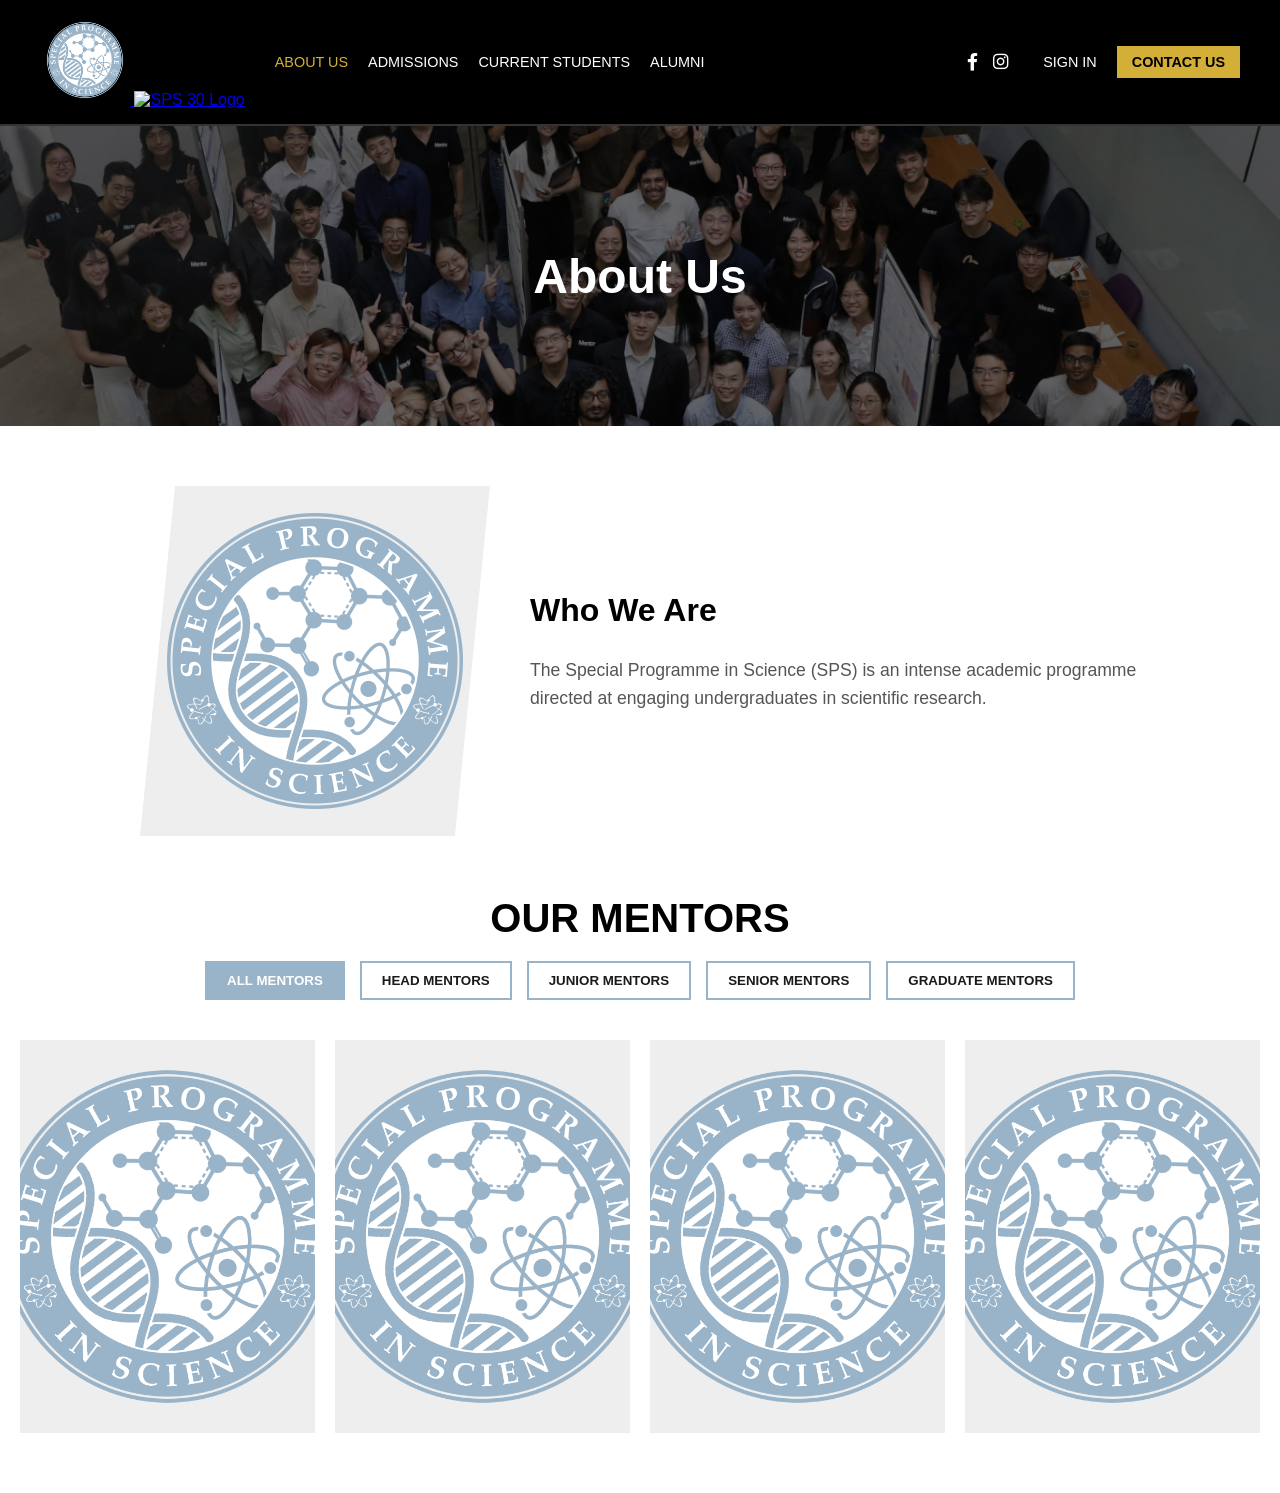
==== about.html @ 968558a2 "updated to html&css" ====
<!DOCTYPE html>
<html lang="en">
<head>
    <meta charset="UTF-8">
    <meta name="viewport" content="width=device-width, initial-scale=1.0">
    <title>SPS | About Us</title>
    <link rel="stylesheet" href="style.css">
    <link rel="stylesheet" href="https://cdnjs.cloudflare.com/ajax/libs/font-awesome/6.0.0/css/all.min.css">
</head>
<body>

    <nav class="navbar">
        <div class="nav-left">
            <div class="logo-container">
                <a href="index.html">
                    <img src="SPS-Logo.png" alt="SPS Logo">
                    <img src="SPS-30-Logo.png" alt="SPS 30 Logo">
                </a>
            </div>
            <div class="nav-links">
                <a href="about.html" class="active">About Us</a>
                <a href="#">Admissions</a>
                <a href="#">Current Students</a>
                <a href="#">Alumni</a>
            </div>
        </div>
        <div class="nav-links">
            <div class="social-icons">
                <a href="https://facebook.com/nussps/" target="_blank" aria-label="Facebook"><i class="fab fa-facebook-f"></i></a>
                <a href="https://instagram.com/sps_nus/" target="_blank" aria-label="Instagram"><i class="fab fa-instagram"></i></a>
            </div>
            <a href="#">Sign In</a>
            <a href="#" style="background: var(--sps-gold); padding: 8px 15px; color: #000; font-weight: bold;">Contact Us</a>
        </div>
    </nav>

    <section class="hero-banner" style="background-image: url('homepage.JPG');">
        <h1>About Us</h1>
    </section>

    <section class="polygon-container">
        <div class="polygon-img">
            <img src="SPS-Logo.png" alt="About SPS Placeholder">
        </div>
        <div>
            <h2 style="color: var(--nav-bg); font-size: 2rem; margin-top: 0;">Who We Are</h2>
            <p style="font-size: 1.1rem; line-height: 1.6; color: var(--text-muted);">
                The Special Programme in Science (SPS) is an intense academic programme directed at engaging undergraduates in scientific research. 
            </p>
        </div>
    </section>

    <section class="encyclopedia-section">
        <h2 class="encyclopedia-header">Our Mentors</h2>
        
        <div class="filters">
            <button class="filter-btn active" onclick="filterMentors('all')">All Mentors</button>
            <button class="filter-btn" onclick="filterMentors('head')">Head Mentors</button>
            <button class="filter-btn" onclick="filterMentors('junior')">Junior Mentors</button>
            <button class="filter-btn" onclick="filterMentors('senior')">Senior Mentors</button>
            <button class="filter-btn" onclick="filterMentors('graduate')">Graduate Mentors</button>
        </div>

        <div class="mentor-grid" id="mentor-grid">
            
            <div class="mentor-card" data-category="junior">
                <img src="SPS-Logo.png" alt="Mentor">
                <div class="mentor-overlay">
                    <div class="mentor-name">Sherman Yeo</div>
                    <div class="mentor-details">
                        <p><strong>Role:</strong> Junior Mentor</p>
                        <p><strong>Major:</strong> Data Science and Analytics</p>
                        <p><strong>Interests:</strong> Everything</p>
                    </div>
                </div>
            </div>

            <div class="mentor-card" data-category="senior">
                <img src="SPS-Logo.png" alt="Mentor">
                <div class="mentor-overlay">
                    <div class="mentor-name">Terence Tan</div>
                    <div class="mentor-details">
                        <p><strong>Role:</strong> Senior Mentor</p>
                        <p><strong>Major:</strong> Data Science and Analytics | Life Sciences</p>
                        <p><strong>Interests:</strong> Human Ageing, Statistics, Modelling</p>
                    </div>
                </div>
            </div>

            <div class="mentor-card" data-category="graduate">
                <img src="SPS-Logo.png" alt="Mentor">
                <div class="mentor-overlay">
                    <div class="mentor-name">Alefiya Dohadwala</div>
                    <div class="mentor-details">
                        <p><strong>Role:</strong> Graduate Mentor</p>
                        <p><strong>Major:</strong> Life Sciences</p>
                        <p><strong>Interests:</strong> Synthetic Biology</p>
                    </div>
                </div>
            </div>
            
            <div class="mentor-card" data-category="head">
                <img src="SPS-Logo.png" alt="Mentor">
                <div class="mentor-overlay">
                    <div class="mentor-name">Zhen Ting Kow</div>
                    <div class="mentor-details">
                        <p><strong>Role:</strong> Head Mentor</p>
                        <p><strong>Major:</strong> Chemistry</p>
                        <p><strong>Interests:</strong> Computational Chemistry</p>
                    </div>
                </div>
            </div>

        </div>
    </section>

    <script>
        function filterMentors(category) {
            const buttons = document.querySelectorAll('.filter-btn');
            buttons.forEach(btn => btn.classList.remove('active'));
            event.target.classList.add('active');

            const cards = document.querySelectorAll('.mentor-card');
            cards.forEach(card => {
                const cardCategory = card.getAttribute('data-category');
                
                // Always show if it's a head mentor, or if 'all' is selected, or if the category matches
                if (cardCategory === 'head' || category === 'all' || cardCategory === category) {
                    card.style.display = 'flex';
                } else {
                    card.style.display = 'none';
                }
            });
        }
    </script>
</body>
</html>
---- style.css ----
:root {
    --sps-blue: #99b4c9; 
    --sps-gold: #D4AF37; 
    --bg-white: #FFFFFF;
    --text-dark: #1a1a1a;
    --text-muted: #555555;
    --nav-bg: #000000; 
}

body, html {
    margin: 0;
    padding: 0;
    font-family: 'Helvetica Neue', Arial, sans-serif;
    background-color: var(--bg-white);
    color: var(--text-dark);
}

/* Navbar */
.navbar {
    display: flex; justify-content: space-between; align-items: center;
    background-color: var(--nav-bg); padding: 15px 40px; border-bottom: 2px solid #333;
}
.nav-left { display: flex; align-items: center; gap: 30px; }
.logo-container { display: flex; gap: 10px; align-items: center; }
.logo-container img { height: 90px; width: auto; object-fit: contain; }
.nav-links { display: flex; gap: 20px; align-items: center; }
.nav-links a {
    color: var(--bg-white); text-decoration: none; font-weight: 500; 
    font-size: 0.9rem; text-transform: uppercase; -webkit-font-smoothing: antialiased; 
}
.nav-links a:hover, .nav-links a.active { color: var(--sps-gold); }
.social-icons { display: flex; gap: 15px; align-items: center; margin-right: 15px; }
.social-icons a { font-size: 1.1rem; }

/* Main Layout (Index) */
.main-container { max-width: 1300px; margin: 40px auto; padding: 0 20px; display: grid; grid-template-columns: 350px 1fr; gap: 40px; }
.latest-stories-header { font-size: 1.8rem; font-weight: bold; text-transform: uppercase; letter-spacing: 2px; margin-bottom: 30px; padding-left: 15px; border-left: 4px solid var(--sps-gold); }
.story-list { display: flex; flex-direction: column; gap: 25px; }
.story-item { display: flex; gap: 15px; align-items: flex-start; }
.story-thumb { width: 100px; height: 100px; background-color: #ddd; flex-shrink: 0; object-fit: cover; }
.story-info { display: flex; flex-direction: column; }
.story-category { font-size: 0.75rem; font-weight: bold; text-transform: uppercase; color: var(--text-muted); letter-spacing: 1px; margin-bottom: 5px; }
.story-title { font-size: 1rem; font-weight: bold; line-height: 1.4; margin: 0; cursor: pointer; }
.story-title:hover { color: var(--sps-blue); }
.featured-story { position: relative; width: 100%; height: 600px; background-color: #eee; background-size: cover; background-position: center; display: flex; align-items: flex-end; }
.featured-story::after { content: ""; position: absolute; inset: 0; background: linear-gradient(to top, rgba(0,0,0,0.9) 0%, rgba(0,0,0,0) 50%); }
.featured-content { position: relative; z-index: 1; padding: 40px; color: #fff; }
.featured-category { font-size: 0.9rem; font-weight: bold; text-transform: uppercase; letter-spacing: 1.5px; margin-bottom: 10px; }
.featured-title { font-size: 3rem; font-weight: bold; margin: 0; line-height: 1.1; }
.bottom-grid { max-width: 1300px; margin: 40px auto; padding: 0 20px; display: grid; grid-template-columns: repeat(3, 1fr); gap: 20px; }
.bottom-card { display: flex; flex-direction: column; }
.bottom-card-img { width: 100%; height: 250px; background-color: #ddd; object-fit: cover; margin-bottom: 15px; }

/* ABOUT US SUBPAGE STYLES */
.hero-banner { width: 100%; height: 300px; position: relative; display: flex; justify-content: center; align-items: center; margin-bottom: 40px; background-size: cover; background-position: center; }
.hero-banner::after { content: ""; position: absolute; top:0; left:0; width:100%; height:100%; background: rgba(0,0,0,0.6); }
.hero-banner h1 { position: relative; z-index: 1; color: white; font-size: 3rem; }

.polygon-container { display: flex; align-items: center; margin: 60px auto; max-width: 1000px; gap: 40px; }
.polygon-container.reverse { flex-direction: row-reverse; }
.polygon-img { width: 350px; height: 350px; background-color: #eee; clip-path: polygon(10% 0, 100% 0, 90% 100%, 0% 100%); display: flex; align-items: center; justify-content: center; flex-shrink: 0; }
.polygon-img img { width: 100%; height: 100%; object-fit: cover; }

/* Mentor Encyclopedia */
.encyclopedia-section { max-width: 1300px; margin: 60px auto; padding: 0 20px; }
.encyclopedia-header { text-align: center; font-size: 2.5rem; margin-bottom: 20px; color: var(--nav-bg); font-weight: bold; text-transform: uppercase; }
.filters { display: flex; justify-content: center; gap: 15px; margin-bottom: 40px; flex-wrap: wrap; }
.filter-btn { padding: 10px 20px; border: 2px solid var(--sps-blue); background: transparent; cursor: pointer; font-weight: bold; text-transform: uppercase; transition: 0.3s; color: var(--text-dark); }
.filter-btn:hover, .filter-btn.active { background: var(--sps-blue); color: #fff; }

.mentor-grid { display: grid; grid-template-columns: repeat(auto-fill, minmax(250px, 1fr)); gap: 20px; }
.mentor-card { position: relative; overflow: hidden; cursor: pointer; background: #eee; aspect-ratio: 3/4; display: flex; flex-direction: column; align-items: center; justify-content: center; }
.mentor-card img { width: 100%; height: 100%; object-fit: cover; transition: transform 0.3s; }
.mentor-card:hover img { transform: scale(1.05); }

.mentor-overlay { 
    position: absolute; inset: 0; background: rgba(0, 0, 0, 0.85); color: #fff; 
    display: flex; flex-direction: column; justify-content: center; align-items: center; 
    opacity: 0; transition: opacity 0.3s; padding: 20px; text-align: center; 
}
.mentor-card:hover .mentor-overlay { opacity: 1; }
.mentor-name { font-size: 1.5rem; font-weight: bold; margin-bottom: 10px; color: var(--sps-gold); }
.mentor-details p { margin: 5px 0; font-size: 0.95rem; line-height: 1.4; }
.mentor-card[data-category="head"] {
    order: -1;
}
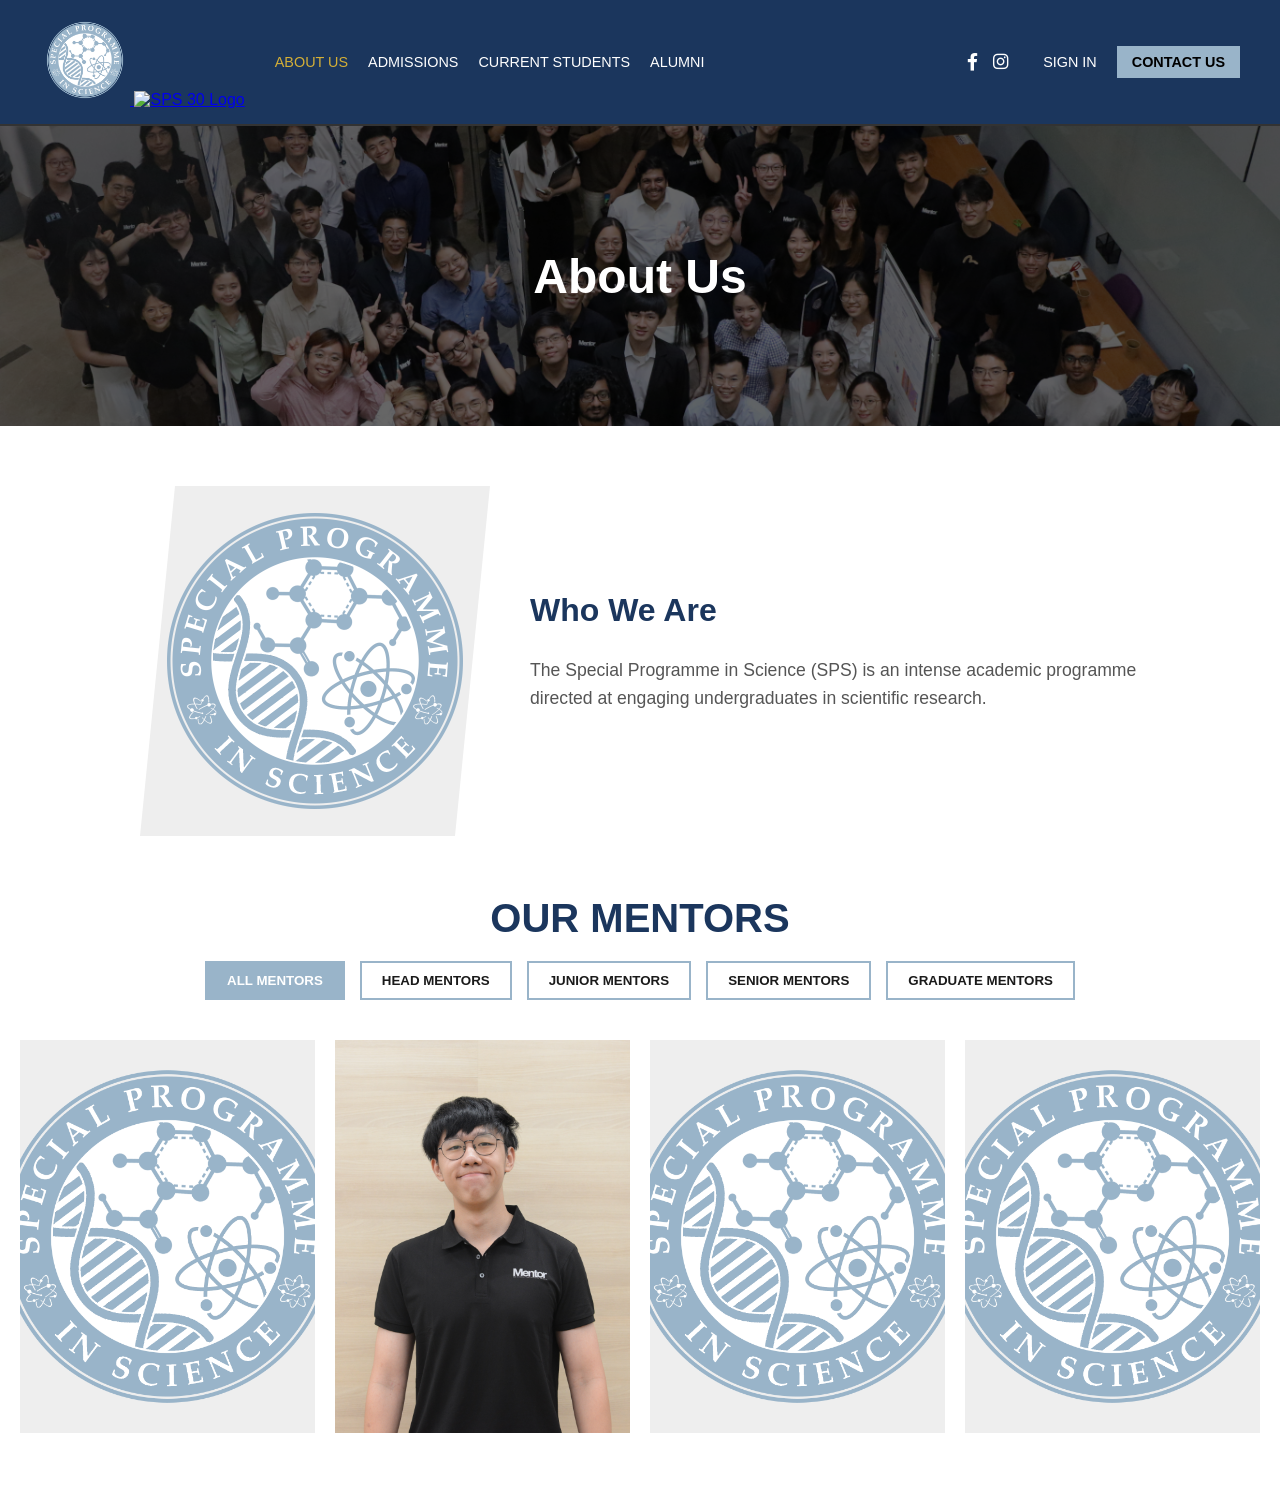
==== commit 666f61f2: "minor updates" ====
--- a/about.html
+++ b/about.html
@@ -30,7 +30,7 @@
                 <a href="https://instagram.com/sps_nus/" target="_blank" aria-label="Instagram"><i class="fab fa-instagram"></i></a>
             </div>
             <a href="#">Sign In</a>
-            <a href="#" style="background: var(--sps-gold); padding: 8px 15px; color: #000; font-weight: bold;">Contact Us</a>
+            <a href="#" style="background: var(--sps-blue); padding: 8px 15px; color: #000; font-weight: bold;">Contact Us</a>
         </div>
     </nav>
 
@@ -64,13 +64,13 @@
         <div class="mentor-grid" id="mentor-grid">
             
             <div class="mentor-card" data-category="junior">
-                <img src="SPS-Logo.png" alt="Mentor">
+                <img src="sherman.JPG" alt="Mentor">
                 <div class="mentor-overlay">
                     <div class="mentor-name">Sherman Yeo</div>
                     <div class="mentor-details">
                         <p><strong>Role:</strong> Junior Mentor</p>
                         <p><strong>Major:</strong> Data Science and Analytics</p>
-                        <p><strong>Interests:</strong> Everything</p>
+                        <p><strong>Interests:</strong> Machine Learning, Statistics</p>
                     </div>
                 </div>
             </div>
--- a/style.css
+++ b/style.css
@@ -4,7 +4,7 @@
     --bg-white: #FFFFFF;
     --text-dark: #1a1a1a;
     --text-muted: #555555;
-    --nav-bg: #000000; 
+    --nav-bg: #1B365D; 
 }
 
 body, html {
@@ -34,7 +34,7 @@
 
 /* Main Layout (Index) */
 .main-container { max-width: 1300px; margin: 40px auto; padding: 0 20px; display: grid; grid-template-columns: 350px 1fr; gap: 40px; }
-.latest-stories-header { font-size: 1.8rem; font-weight: bold; text-transform: uppercase; letter-spacing: 2px; margin-bottom: 30px; padding-left: 15px; border-left: 4px solid var(--sps-gold); }
+.latest-stories-header { font-size: 1.8rem; font-weight: bold; text-transform: uppercase; letter-spacing: 2px; margin-bottom: 30px; padding-left: 15px; border-left: 4px solid var(--sps-blue); }
 .story-list { display: flex; flex-direction: column; gap: 25px; }
 .story-item { display: flex; gap: 15px; align-items: flex-start; }
 .story-thumb { width: 100px; height: 100px; background-color: #ddd; flex-shrink: 0; object-fit: cover; }
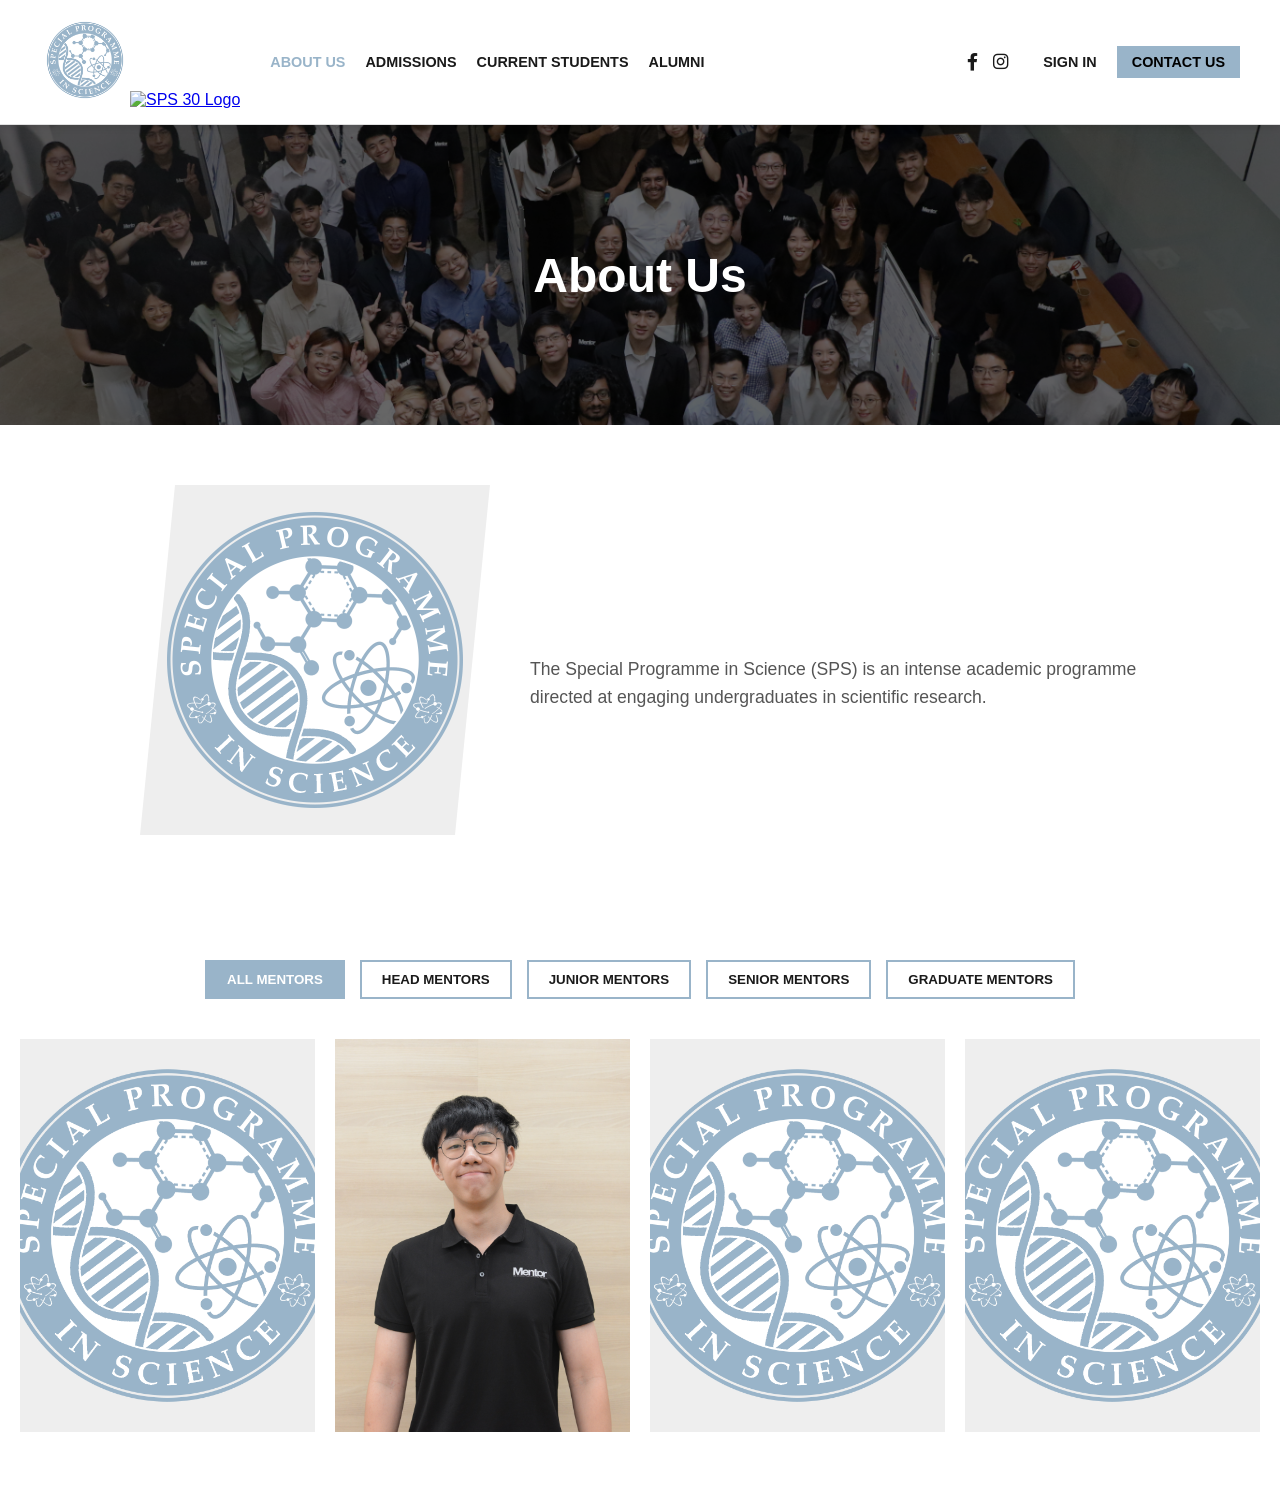
==== commit 3adadc79: "mini mini updates" ====
--- a/about.html
+++ b/about.html
@@ -13,8 +13,7 @@
         <div class="nav-left">
             <div class="logo-container">
                 <a href="index.html">
-                    <img src="SPS-Logo.png" alt="SPS Logo">
-                    <img src="SPS-30-Logo.png" alt="SPS 30 Logo">
+                    <img src="SPS-Logo.png" alt="SPS Logo"><img src="NUS.png" alt="SPS 30 Logo">
                 </a>
             </div>
             <div class="nav-links">
--- a/style.css
+++ b/style.css
@@ -4,7 +4,7 @@
     --bg-white: #FFFFFF;
     --text-dark: #1a1a1a;
     --text-muted: #555555;
-    --nav-bg: #1B365D; 
+    --nav-bg: #FFFFFF; 
 }
 
 body, html {
@@ -17,19 +17,27 @@
 
 /* Navbar */
 .navbar {
-    display: flex; justify-content: space-between; align-items: center;
-    background-color: var(--nav-bg); padding: 15px 40px; border-bottom: 2px solid #333;
+    display: flex; 
+    justify-content: space-between; 
+    align-items: center;
+    background-color: var(--nav-bg); /* Assuming this is still #FFFFFF */
+    padding: 15px 40px;
+    border-bottom: 1px solid #e0e0e0; /* Distinct crisp line */
+    box-shadow: 0 4px 6px -1px rgba(0, 0, 0, 0.1); /* Subtle drop shadow */
+    position: sticky; /* Optional: keeps it at the top when scrolling */
+    top: 0;
+    z-index: 1000;
 }
 .nav-left { display: flex; align-items: center; gap: 30px; }
 .logo-container { display: flex; gap: 10px; align-items: center; }
 .logo-container img { height: 90px; width: auto; object-fit: contain; }
 .nav-links { display: flex; gap: 20px; align-items: center; }
 .nav-links a {
-    color: var(--bg-white); text-decoration: none; font-weight: 500; 
+    color: var(--text-dark); text-decoration: none; font-weight: 600; 
     font-size: 0.9rem; text-transform: uppercase; -webkit-font-smoothing: antialiased; 
 }
-.nav-links a:hover, .nav-links a.active { color: var(--sps-gold); }
-.social-icons { display: flex; gap: 15px; align-items: center; margin-right: 15px; }
+.nav-links a:hover, .nav-links a.active { color: var(--sps-blue); }
+.social-icons { color: var(--text-dark); display: flex; gap: 15px; align-items: center; margin-right: 15px; }
 .social-icons a { font-size: 1.1rem; }
 
 /* Main Layout (Index) */
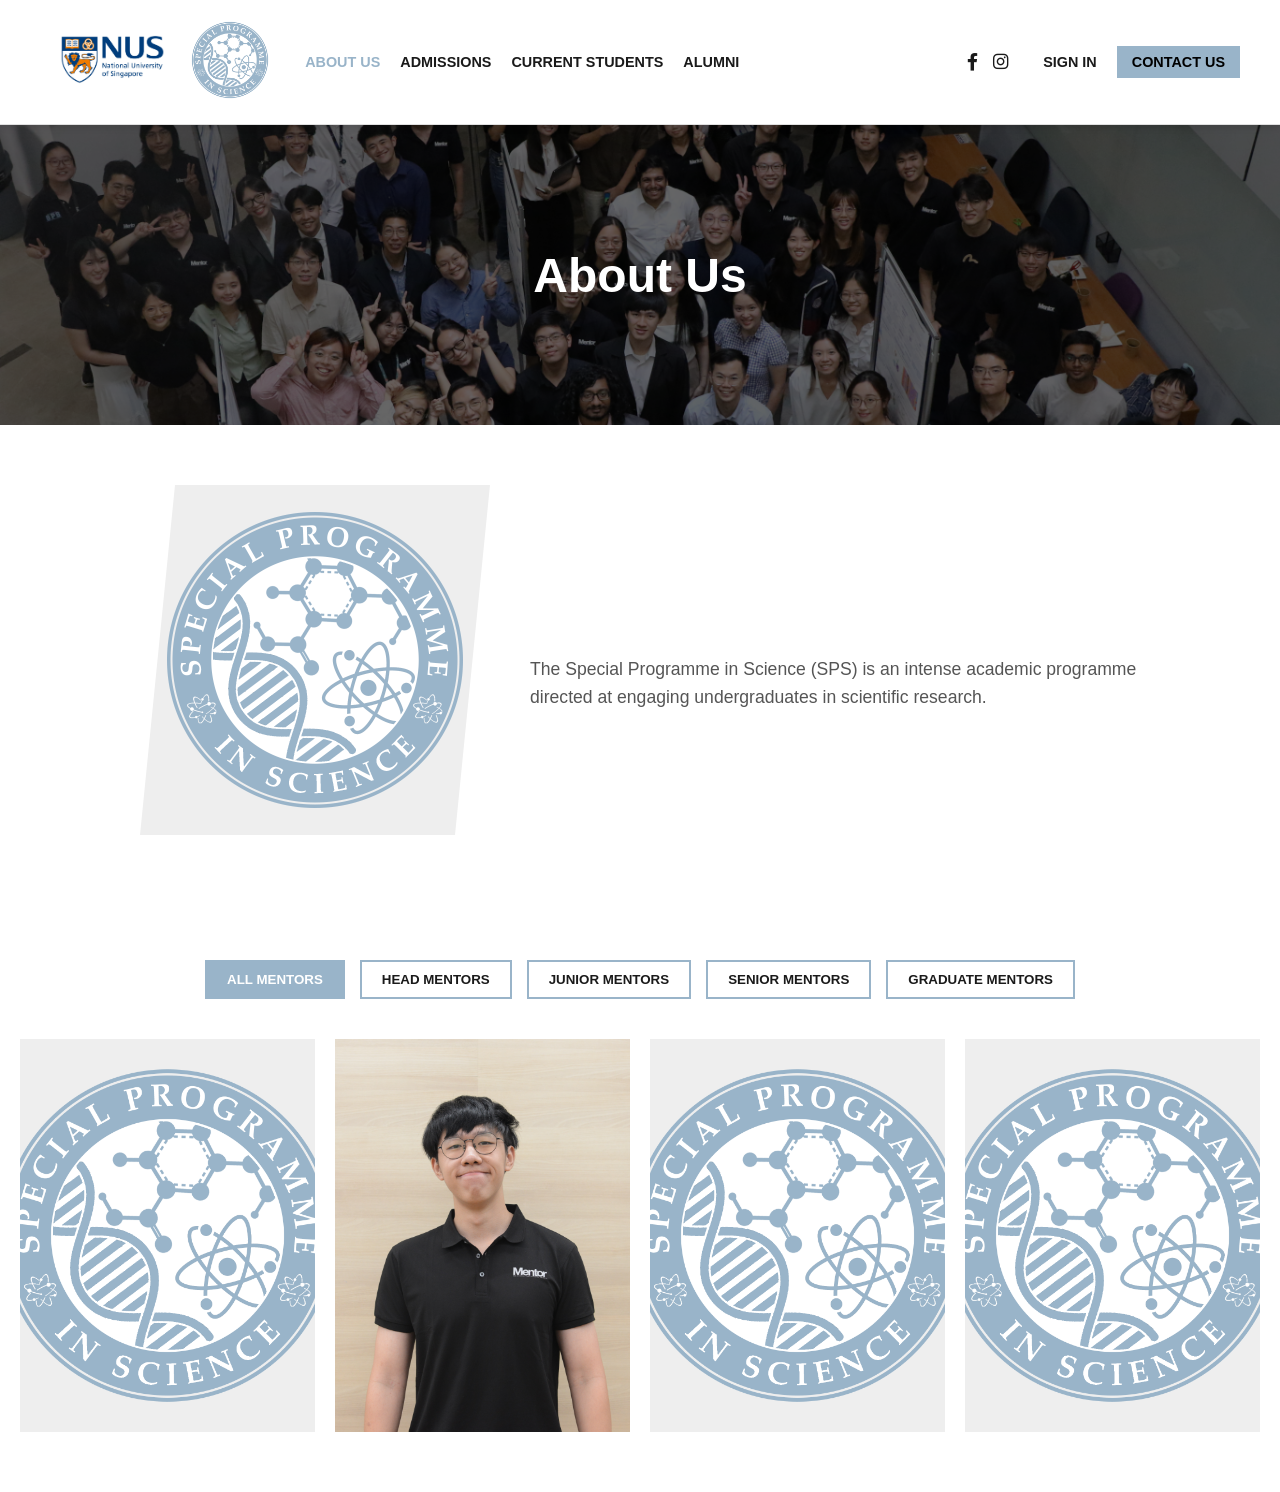
==== commit 452ea630: "smol changes" ====
--- a/about.html
+++ b/about.html
@@ -13,7 +13,7 @@
         <div class="nav-left">
             <div class="logo-container">
                 <a href="index.html">
-                    <img src="SPS-Logo.png" alt="SPS Logo"><img src="NUS.png" alt="SPS 30 Logo">
+                    <img src="NUS_logo.jpg" alt="NUS Logo"><img src="SPS-Logo.png" alt="SPS Logo">
                 </a>
             </div>
             <div class="nav-links">
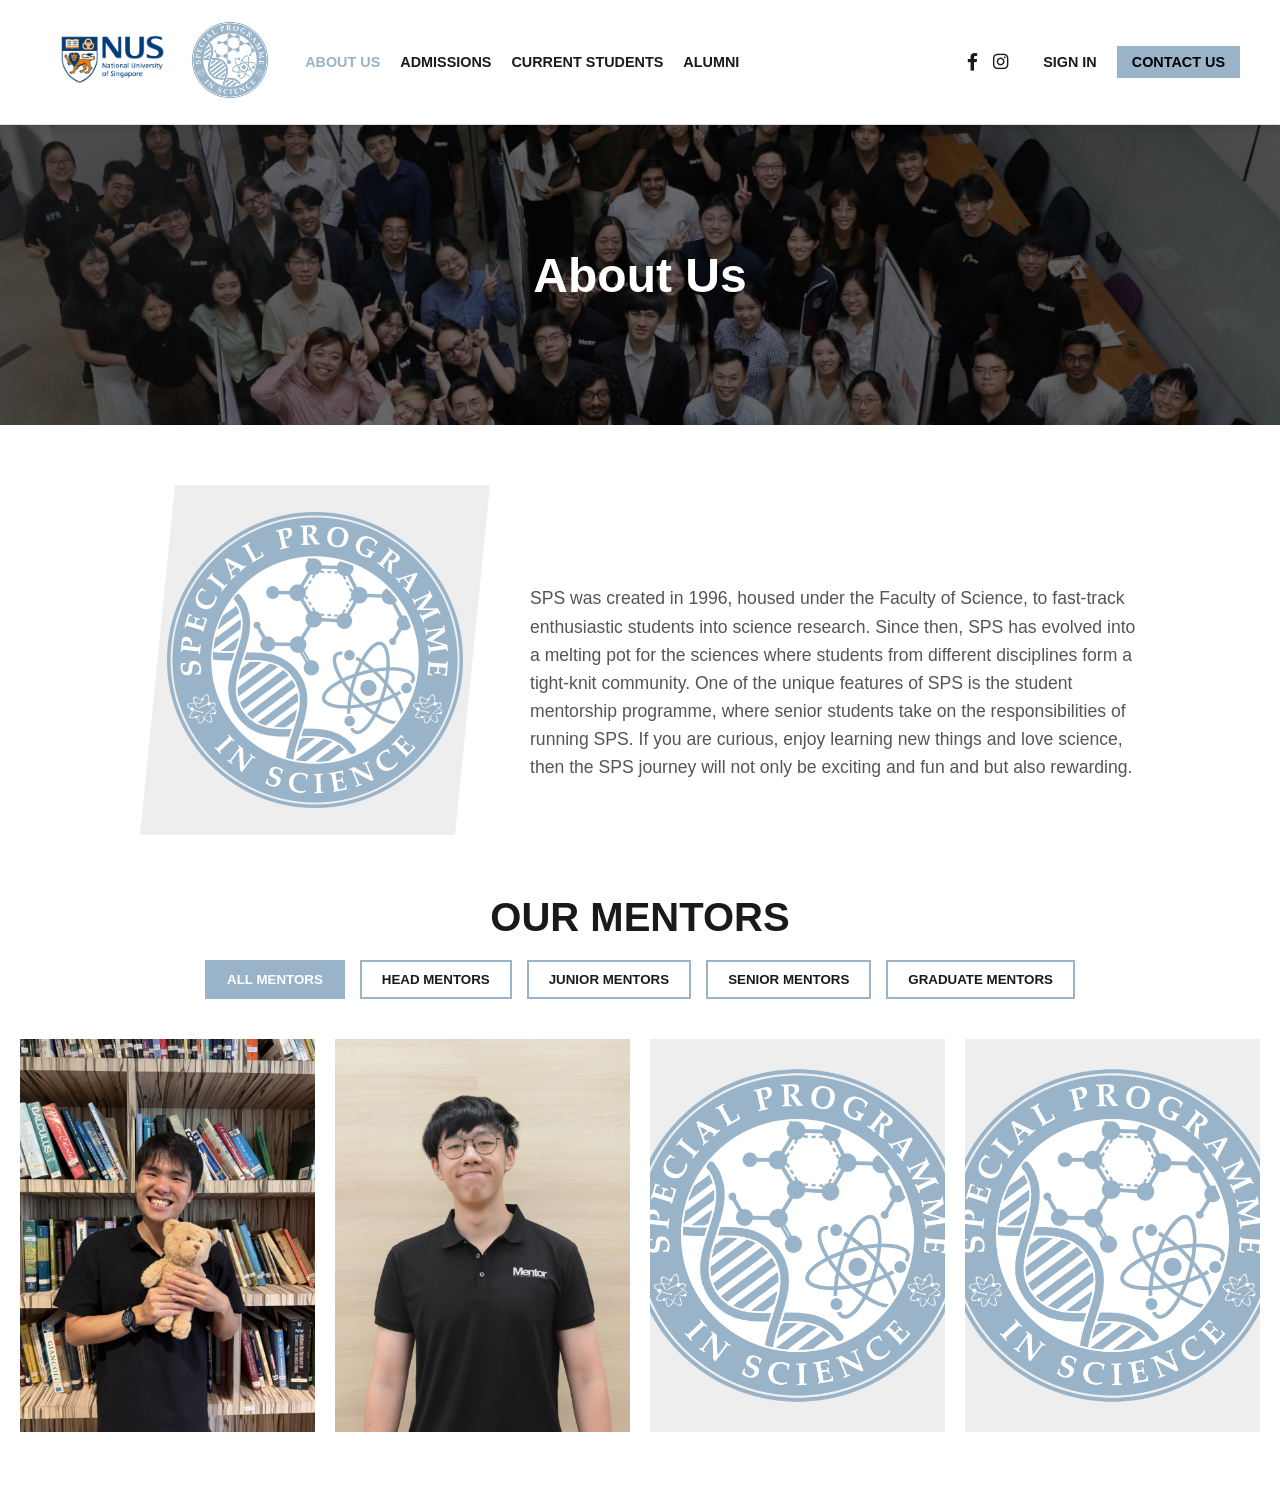
==== commit 86c6df2c: "final touches for draft" ====
--- a/about.html
+++ b/about.html
@@ -44,7 +44,8 @@
         <div>
             <h2 style="color: var(--nav-bg); font-size: 2rem; margin-top: 0;">Who We Are</h2>
             <p style="font-size: 1.1rem; line-height: 1.6; color: var(--text-muted);">
-                The Special Programme in Science (SPS) is an intense academic programme directed at engaging undergraduates in scientific research. 
+                SPS was created in 1996, housed under the Faculty of Science, to fast-track enthusiastic students into science research. Since then, SPS has evolved into a melting pot for the sciences where students from different disciplines form a tight-knit community. One of the unique features of SPS is the student mentorship programme, where senior students take on the responsibilities of running SPS.
+                If you are curious, enjoy learning new things and love science, then the SPS journey will not only be exciting and fun and but also rewarding. 
             </p>
         </div>
     </section>
@@ -99,7 +100,7 @@
             </div>
             
             <div class="mentor-card" data-category="head">
-                <img src="SPS-Logo.png" alt="Mentor">
+                <img src="zhenting.png" alt="Mentor">
                 <div class="mentor-overlay">
                     <div class="mentor-name">Zhen Ting Kow</div>
                     <div class="mentor-details">
--- a/style.css
+++ b/style.css
@@ -71,7 +71,7 @@
 
 /* Mentor Encyclopedia */
 .encyclopedia-section { max-width: 1300px; margin: 60px auto; padding: 0 20px; }
-.encyclopedia-header { text-align: center; font-size: 2.5rem; margin-bottom: 20px; color: var(--nav-bg); font-weight: bold; text-transform: uppercase; }
+.encyclopedia-header { text-align: center; font-size: 2.5rem; margin-bottom: 20px; color: var(--text-dark); font-weight: bold; text-transform: uppercase; }
 .filters { display: flex; justify-content: center; gap: 15px; margin-bottom: 40px; flex-wrap: wrap; }
 .filter-btn { padding: 10px 20px; border: 2px solid var(--sps-blue); background: transparent; cursor: pointer; font-weight: bold; text-transform: uppercase; transition: 0.3s; color: var(--text-dark); }
 .filter-btn:hover, .filter-btn.active { background: var(--sps-blue); color: #fff; }
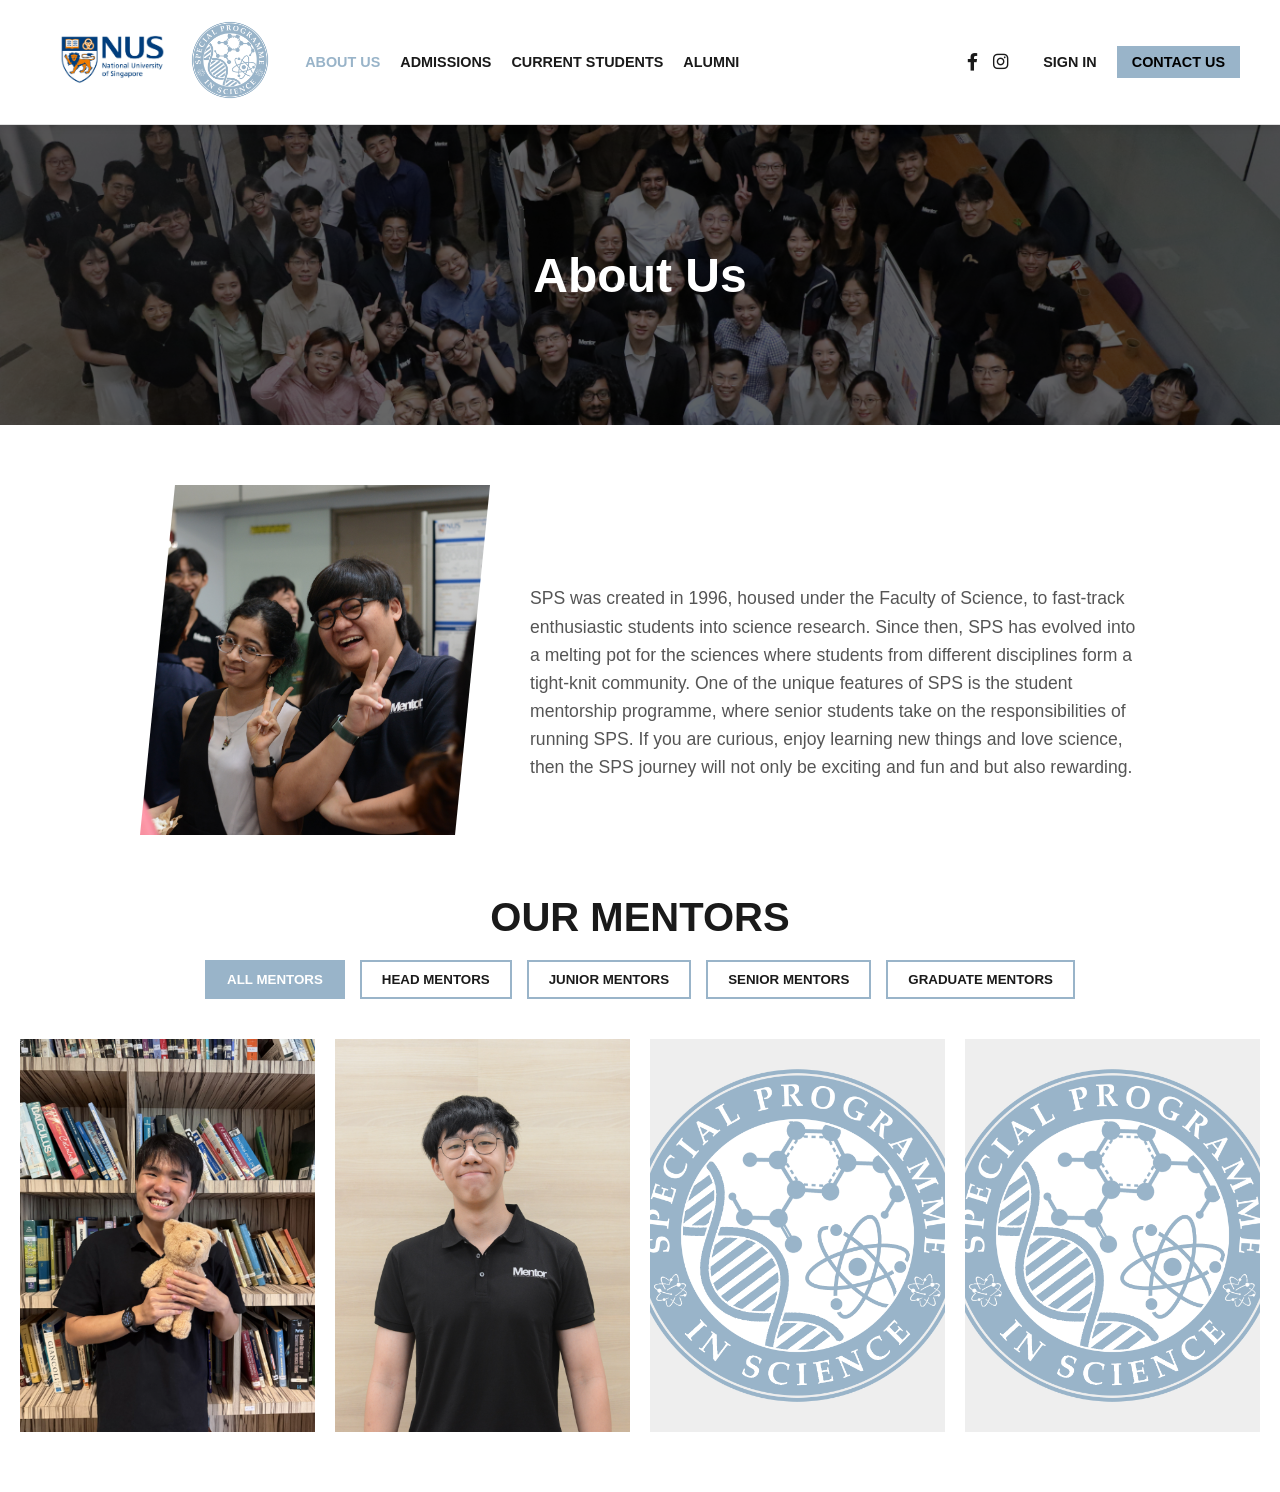
==== commit c1a62eaa: "small edit" ====
--- a/about.html
+++ b/about.html
@@ -39,7 +39,7 @@
 
     <section class="polygon-container">
         <div class="polygon-img">
-            <img src="SPS-Logo.png" alt="About SPS Placeholder">
+            <img src="aboutus.JPG" alt="About Us">
         </div>
         <div>
             <h2 style="color: var(--nav-bg); font-size: 2rem; margin-top: 0;">Who We Are</h2>
